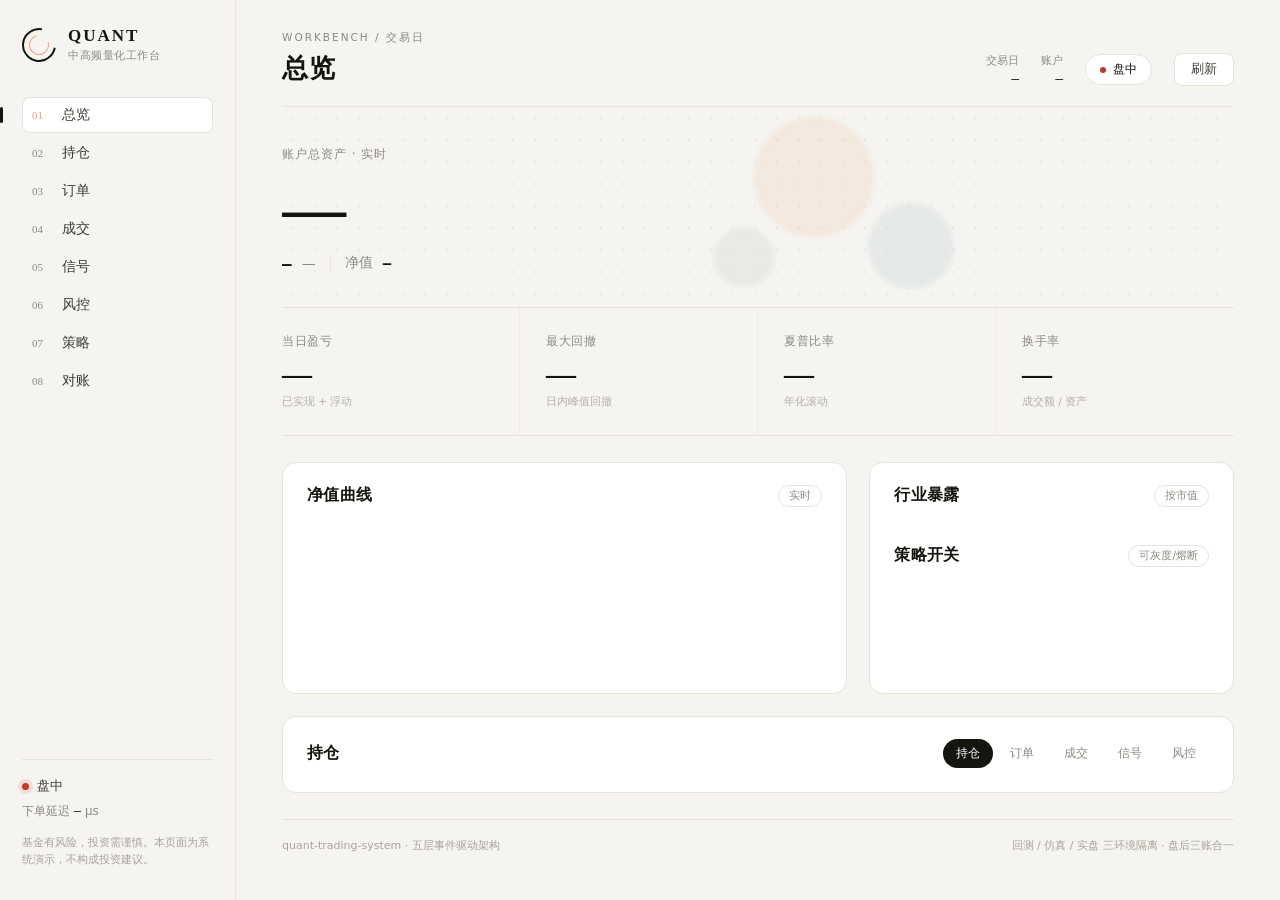
==== web/index.html @ a1172f3e "feat(web): 九坤风格交易工作台 + REST/SSE 接口层 - web/: 零依赖前端（总览/持仓/订单/成交/信号/风控/策略/对账） - go/internal/api: 19 个 R" ====
<!doctype html>
<html lang="zh-CN">
<head>
<meta charset="utf-8">
<meta name="viewport" content="width=device-width, initial-scale=1">
<title>QUANT · 中高频量化工作台</title>
<link rel="stylesheet" href="./style.css">
</head>
<body>
<div class="app">
  <!-- 左侧细导航 -->
  <aside class="rail">
    <div class="brand">
      <div class="mark"><span class="ring"></span><span class="ring r2"></span></div>
      <div class="brand-txt">
        <b>QUANT</b>
        <small>中高频量化工作台</small>
      </div>
    </div>

    <nav class="nav" id="nav">
      <a class="nav-item active" data-view="overview"><i>01</i><span>总览</span></a>
      <a class="nav-item" data-view="positions"><i>02</i><span>持仓</span></a>
      <a class="nav-item" data-view="orders"><i>03</i><span>订单</span></a>
      <a class="nav-item" data-view="fills"><i>04</i><span>成交</span></a>
      <a class="nav-item" data-view="signals"><i>05</i><span>信号</span></a>
      <a class="nav-item" data-view="risk"><i>06</i><span>风控</span></a>
      <a class="nav-item" data-view="strategies"><i>07</i><span>策略</span></a>
      <a class="nav-item" data-view="reconcile"><i>08</i><span>对账</span></a>
    </nav>

    <div class="rail-foot">
      <div class="status-line"><span class="dot live" id="liveDot"></span><span id="tradeStatus">盘中</span></div>
      <div class="latency">下单延迟 <b id="latency">—</b> µs</div>
      <p class="compliance">基金有风险，投资需谨慎。本页面为系统演示，不构成投资建议。</p>
    </div>
  </aside>

  <!-- 主区 -->
  <main class="main">
    <header class="topbar">
      <div class="crumb">
        <span class="eyebrow">WORKBENCH / 交易日</span>
        <h1 id="pageTitle">总览</h1>
      </div>
      <div class="top-actions">
        <div class="meta"><span>交易日</span><b id="tradeDate">—</b></div>
        <div class="meta"><span>账户</span><b id="accountId">—</b></div>
        <div class="pill" id="statusPill">盘中</div>
        <button class="ghost" id="refreshBtn">刷新</button>
      </div>
    </header>

    <!-- 资产 Hero -->
    <section class="hero">
      <div class="hero-blobs" aria-hidden="true">
        <span class="blob b1"></span><span class="blob b2"></span><span class="blob b3"></span>
      </div>
      <div class="hero-left">
        <div class="label">账户总资产 · 实时</div>
        <div class="big" id="totalAssets">—</div>
        <div class="sub">
          <span class="delta" id="dayPnl">—</span>
          <span class="muted" id="dayPnlPct">—</span>
          <span class="sep"></span>
          <span class="muted">净值</span>
          <b id="navVal">—</b>
        </div>
      </div>
      <div class="hero-right">
        <canvas id="spark" width="420" height="120"></canvas>
      </div>
    </section>

    <!-- KPI -->
    <section class="kpis">
      <div class="kpi"><div class="k-label">当日盈亏</div><div class="k-val" id="kPnl">—</div><div class="k-hint">已实现 + 浮动</div></div>
      <div class="kpi"><div class="k-label">最大回撤</div><div class="k-val" id="kDd">—</div><div class="k-hint">日内峰值回撤</div></div>
      <div class="kpi"><div class="k-label">夏普比率</div><div class="k-val" id="kSharpe">—</div><div class="k-hint">年化滚动</div></div>
      <div class="kpi"><div class="k-label">换手率</div><div class="k-val" id="kTurn">—</div><div class="k-hint">成交额 / 资产</div></div>
    </section>

    <!-- 图表区 -->
    <section class="grid-2">
      <div class="panel">
        <div class="panel-head"><h2>净值曲线</h2><span class="tag" id="eqTag">实时</span></div>
        <canvas id="equity" width="900" height="260"></canvas>
      </div>
      <div class="panel">
        <div class="panel-head"><h2>行业暴露</h2><span class="tag">按市值</span></div>
        <div id="industry" class="industry"></div>
        <div class="panel-head" style="margin-top:22px"><h2>策略开关</h2><span class="tag">可灰度/熔断</span></div>
        <div id="strategies" class="strategies"></div>
      </div>
    </section>

    <!-- 数据表 -->
    <section class="panel table-panel">
      <div class="panel-head">
        <h2 id="tableTitle">持仓</h2>
        <div class="tabs" id="tabs">
          <button class="tab active" data-view="positions">持仓</button>
          <button class="tab" data-view="orders">订单</button>
          <button class="tab" data-view="fills">成交</button>
          <button class="tab" data-view="signals">信号</button>
          <button class="tab" data-view="risk">风控</button>
        </div>
      </div>
      <div class="table-wrap"><table id="dataTable"><thead></thead><tbody></tbody></table></div>
      <div class="empty" id="emptyHint" hidden>暂无数据</div>
    </section>

    <footer class="foot">
      <span>quant-trading-system · 五层事件驱动架构</span>
      <span>回测 / 仿真 / 实盘 三环境隔离 · 盘后三账合一</span>
    </footer>
  </main>
</div>
<script src="./app.js"></script>
</body>
</html>
---- web/style.css ----
/* ============================================================
   QUANT Workbench — 视觉语言借鉴九坤官网：
   近白暖底 / 超大衬线数字 / 黑灰字 / 柔和撞色圆点 / 细线 / 大留白
   ============================================================ */
:root{
  --bg:#f5f4f0;
  --panel:#ffffff;
  --ink:#15150f;
  --ink-2:#3d3c35;
  --muted:#8b8a80;
  --line:#e6e3da;
  --line-2:#efece4;
  --peach:#e9a178;
  --blue:#9fb8c4;
  --sage:#b7c4ae;
  --up:#c0392b;      /* 涨 = 红 */
  --down:#2e7d5b;    /* 跌 = 绿 */
  --serif:"Noto Serif CJK SC","Songti SC",Georgia,"Times New Roman",serif;
  --sans:"Noto Sans CJK SC","PingFang SC","Hiragino Sans GB",system-ui,-apple-system,sans-serif;
  --mono:"DejaVu Sans Mono","SFMono-Regular",Consolas,monospace;
}
*{box-sizing:border-box}
html,body{margin:0;height:100%}
body{
  background:var(--bg);color:var(--ink);font-family:var(--sans);
  -webkit-font-smoothing:antialiased;font-size:14px;
}
a{color:inherit;text-decoration:none}
button{font-family:inherit;cursor:pointer}

.app{display:grid;grid-template-columns:236px 1fr;min-height:100vh}

/* ---------------- 侧栏 ---------------- */
.rail{
  border-right:1px solid var(--line);padding:26px 22px 22px;
  display:flex;flex-direction:column;position:sticky;top:0;height:100vh;background:var(--bg);
}
.brand{display:flex;align-items:center;gap:12px;margin-bottom:34px}
.mark{position:relative;width:34px;height:34px;flex:0 0 34px}
.ring{position:absolute;inset:0;border:2px solid var(--ink);border-radius:50%;
  border-right-color:transparent;transform:rotate(-35deg)}
.ring.r2{inset:7px;border-width:1.5px;border-color:var(--peach);border-left-color:transparent;transform:rotate(120deg)}
.brand-txt b{display:block;font-family:var(--serif);font-size:17px;letter-spacing:2px}
.brand-txt small{display:block;color:var(--muted);font-size:11px;letter-spacing:.5px;margin-top:2px}

.nav{display:flex;flex-direction:column;gap:2px}
.nav-item{
  display:flex;align-items:center;gap:12px;padding:9px 10px;border-radius:8px;
  color:var(--ink-2);position:relative;transition:.18s;
}
.nav-item i{font-family:var(--serif);font-style:normal;font-size:11px;color:var(--muted);width:18px}
.nav-item span{font-size:14px}
.nav-item:hover{background:#efeee9}
.nav-item.active{background:#fff;box-shadow:inset 0 0 0 1px var(--line)}
.nav-item.active::before{content:"";position:absolute;left:-22px;top:50%;transform:translateY(-50%);
  width:3px;height:16px;border-radius:2px;background:var(--ink)}
.nav-item.active i{color:var(--peach)}

.rail-foot{margin-top:auto;padding-top:18px;border-top:1px solid var(--line)}
.status-line{display:flex;align-items:center;gap:8px;font-size:12.5px;color:var(--ink-2)}
.dot{width:7px;height:7px;border-radius:50%;background:var(--muted);display:inline-block}
.dot.live{background:var(--up);box-shadow:0 0 0 4px rgba(192,57,43,.12);animation:pulse 2s infinite}
@keyframes pulse{0%,100%{opacity:1}50%{opacity:.45}}
.latency{margin-top:8px;font-size:12px;color:var(--muted)}
.latency b{color:var(--ink);font-family:var(--mono);font-weight:500}
.compliance{margin-top:14px;font-size:10.5px;line-height:1.6;color:#a6a49a}

/* ---------------- 主区 ---------------- */
.main{padding:0 46px 40px;min-width:0}

.topbar{display:flex;justify-content:space-between;align-items:flex-end;
  padding:28px 0 20px;border-bottom:1px solid var(--line)}
.eyebrow{font-size:10.5px;letter-spacing:2px;color:var(--muted);text-transform:uppercase}
.crumb h1{font-family:var(--serif);font-size:26px;font-weight:600;margin:6px 0 0;letter-spacing:.5px}
.top-actions{display:flex;align-items:center;gap:22px}
.meta{font-size:11px;color:var(--muted);display:flex;flex-direction:column;gap:3px;text-align:right}
.meta b{font-size:13px;color:var(--ink);font-weight:500;font-family:var(--mono)}
.pill{border:1px solid var(--line);border-radius:999px;padding:6px 14px;font-size:12px;
  display:flex;align-items:center;gap:7px;background:#fff}
.pill::before{content:"";width:6px;height:6px;border-radius:50%;background:var(--up)}
.ghost{background:#fff;border:1px solid var(--line);border-radius:8px;padding:7px 16px;font-size:12.5px;color:var(--ink-2);transition:.18s}
.ghost:hover{background:var(--ink);color:#fff;border-color:var(--ink)}

/* Hero */
.hero{position:relative;display:grid;grid-template-columns:1fr 420px;gap:30px;
  align-items:center;padding:40px 0 34px;border-bottom:1px solid var(--line);overflow:hidden}
.hero-blobs{position:absolute;inset:0;pointer-events:none;z-index:0;
  background-image:radial-gradient(#dcd9cf 1px,transparent 1px);background-size:22px 22px;opacity:.5}
.blob{position:absolute;border-radius:50%;filter:blur(2px);opacity:.55}
.b1{width:120px;height:120px;background:var(--peach);right:360px;top:10px;opacity:.28}
.b2{width:86px;height:86px;background:var(--blue);right:280px;top:96px;opacity:.35}
.b3{width:60px;height:60px;background:var(--sage);right:460px;top:120px;opacity:.4}
.hero-left,.hero-right{position:relative;z-index:1}
.label{font-size:11.5px;color:var(--muted);letter-spacing:1px}
.big{font-family:var(--serif);font-size:64px;font-weight:600;letter-spacing:-1.5px;line-height:1.15;margin:10px 0 8px}
.sub{display:flex;align-items:center;gap:10px;font-size:14px}
.delta{font-family:var(--mono);font-size:16px;font-weight:600}
.sep{width:1px;height:14px;background:var(--line);margin:0 4px}
.muted{color:var(--muted)}
.sub b{font-family:var(--mono);font-weight:600}
#spark{width:100%;height:120px;display:block}

/* KPI */
.kpis{display:grid;grid-template-columns:repeat(4,1fr);gap:0;
  border-bottom:1px solid var(--line)}
.kpi{padding:26px 26px 26px 0;border-right:1px solid var(--line-2)}
.kpi:last-child{border-right:none}
.kpi:not(:first-child){padding-left:26px}
.k-label{font-size:11.5px;color:var(--muted);letter-spacing:.5px}
.k-val{font-family:var(--serif);font-size:30px;font-weight:600;margin:8px 0 4px;letter-spacing:-.5px}
.k-hint{font-size:10.5px;color:#b3b1a6}

/* Panels */
.grid-2{display:grid;grid-template-columns:1.55fr 1fr;gap:22px;margin-top:26px}
.panel{background:var(--panel);border:1px solid var(--line);border-radius:14px;padding:22px 24px}
.panel-head{display:flex;justify-content:space-between;align-items:center;margin-bottom:16px}
.panel-head h2{font-family:var(--serif);font-size:16px;font-weight:600;margin:0;letter-spacing:.3px}
.tag{font-size:10.5px;color:var(--muted);border:1px solid var(--line);border-radius:999px;padding:3px 10px}
canvas{width:100%;display:block}

.industry{display:flex;flex-direction:column;gap:13px}
.ind-row{display:grid;grid-template-columns:64px 1fr 58px;align-items:center;gap:10px;font-size:12.5px}
.ind-name{color:var(--ink-2)}
.ind-bar{height:7px;border-radius:4px;background:var(--line-2);overflow:hidden}
.ind-bar i{display:block;height:100%;border-radius:4px;background:var(--ink);transition:width .5s}
.ind-row:nth-child(1) .ind-bar i{background:var(--peach)}
.ind-row:nth-child(2) .ind-bar i{background:var(--blue)}
.ind-row:nth-child(3) .ind-bar i{background:var(--sage)}
.ind-val{text-align:right;font-family:var(--mono);font-size:11.5px;color:var(--muted)}

.strategies{display:flex;flex-direction:column;gap:2px}
.st-row{display:flex;align-items:center;justify-content:space-between;padding:9px 0;border-bottom:1px solid var(--line-2)}
.st-row:last-child{border-bottom:none}
.st-name{font-size:13px}
.st-sub{font-size:10.5px;color:var(--muted);margin-top:2px}
.sw{display:flex;align-items:center;gap:8px}
.st-pill{font-size:10.5px;padding:3px 9px;border-radius:999px;border:1px solid var(--line);color:var(--muted)}
.st-pill.on{color:var(--up);border-color:rgba(192,57,43,.3);background:rgba(192,57,43,.05)}
.st-pill.gray{color:#a8792f;border-color:rgba(168,121,47,.3);background:rgba(168,121,47,.06)}
.st-pill.halt{color:var(--down);border-color:rgba(46,125,91,.3);background:rgba(46,125,91,.06)}
.toggle{width:34px;height:18px;border-radius:999px;border:1px solid var(--line);background:#f1efe9;position:relative;transition:.2s}
.toggle::after{content:"";position:absolute;top:2px;left:2px;width:12px;height:12px;border-radius:50%;background:#fff;border:1px solid var(--line);transition:.2s}
.toggle.on{background:var(--ink);border-color:var(--ink)}
.toggle.on::after{left:18px;border-color:var(--ink)}

/* Table */
.table-panel{margin-top:22px;padding-bottom:8px}
.tabs{display:flex;gap:4px}
.tab{background:transparent;border:none;padding:6px 13px;border-radius:999px;font-size:12px;color:var(--muted);transition:.18s}
.tab:hover{color:var(--ink)}
.tab.active{background:var(--ink);color:#fff}
.table-wrap{overflow-x:auto}
table{width:100%;border-collapse:collapse;font-size:12.5px}
thead th{text-align:left;font-weight:500;color:var(--muted);font-size:11px;letter-spacing:.4px;
  padding:10px 12px;border-bottom:1px solid var(--line);white-space:nowrap}
tbody td{padding:11px 12px;border-bottom:1px solid var(--line-2);white-space:nowrap;font-family:var(--mono);font-size:12px}
tbody tr:hover{background:#faf9f5}
tbody td.sym{font-family:var(--sans);font-weight:600}
tbody td.serif{font-family:var(--serif);font-size:13.5px}
.up{color:var(--up)}
.down{color:var(--down)}
.side-buy{color:var(--up);font-weight:600}
.side-sell{color:var(--down);font-weight:600}
.badge{font-size:10.5px;padding:2px 8px;border-radius:999px;border:1px solid var(--line);color:var(--ink-2);font-family:var(--sans)}
.badge.filled{color:var(--down);border-color:rgba(46,125,91,.3);background:rgba(46,125,91,.05)}
.badge.partial{color:#a8792f;border-color:rgba(168,121,47,.3);background:rgba(168,121,47,.06)}
.badge.rejected{color:var(--up);border-color:rgba(192,57,43,.3);background:rgba(192,57,43,.05)}
.empty{padding:40px;text-align:center;color:var(--muted);font-size:13px}

.foot{display:flex;justify-content:space-between;color:#a6a49a;font-size:11px;
  margin-top:26px;padding-top:18px;border-top:1px solid var(--line)}

/* 对账视图 */
.recon{display:grid;grid-template-columns:repeat(3,1fr);gap:18px;margin-top:6px}
.recon-card{border:1px solid var(--line);border-radius:12px;padding:18px 20px}
.recon-card .l{font-size:11px;color:var(--muted)}
.recon-card .v{font-family:var(--serif);font-size:26px;margin-top:8px}
.recon-ok{color:var(--down)}
.recon-bad{color:var(--up)}

@media (max-width:1100px){
  .app{grid-template-columns:1fr}
  .rail{position:static;height:auto;flex-direction:row;flex-wrap:wrap;gap:16px;border-right:none;border-bottom:1px solid var(--line)}
  .nav{flex-direction:row;flex-wrap:wrap}
  .rail-foot{margin:0;border:none;padding:0}
  .hero{grid-template-columns:1fr}
  .grid-2{grid-template-columns:1fr}
  .kpis{grid-template-columns:repeat(2,1fr)}
  .main{padding:0 22px 30px}
}
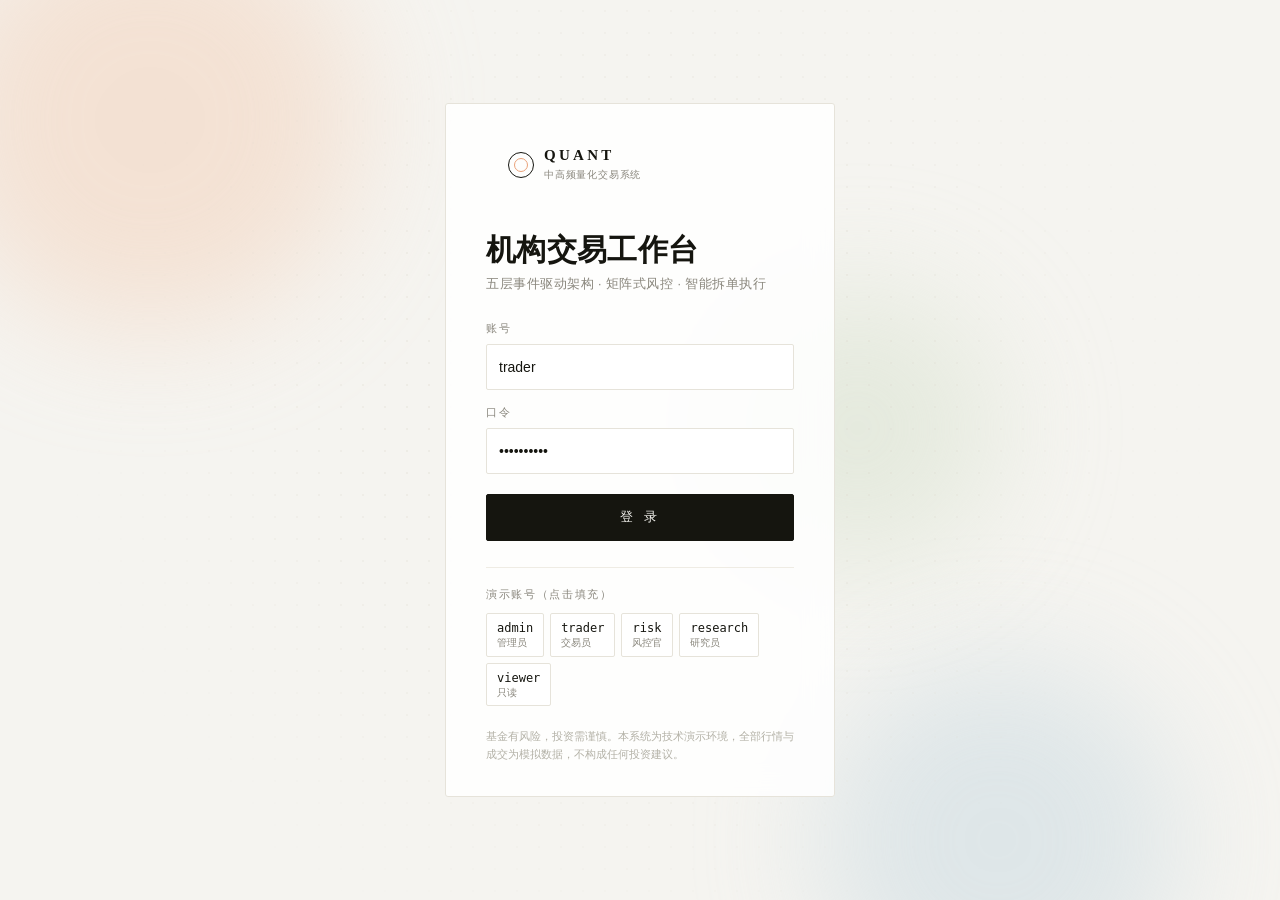
==== commit 1e77b39f: "feat(api): 接口从 19 补到 65，跑通鉴权/幂等/限流/审计/双人复核 后端（go/internal/api，19 文件） - 基座：统一 envelope + 错误码 + 分页排序过滤" ====
--- a/web/index.html
+++ b/web/index.html
@@ -3,40 +3,92 @@
 <head>
 <meta charset="utf-8">
 <meta name="viewport" content="width=device-width, initial-scale=1">
-<title>QUANT · 中高频量化工作台</title>
+<title>QUANT · 中高频量化交易工作台</title>
 <link rel="stylesheet" href="./style.css">
 </head>
 <body>
-<div class="app">
-  <!-- 左侧细导航 -->
+
+<!-- ================= 登录 ================= -->
+<section id="login" class="login">
+  <div class="login-bg" aria-hidden="true">
+    <span class="blob b1"></span><span class="blob b2"></span><span class="blob b3"></span>
+    <div class="grid-bg"></div>
+  </div>
+  <div class="login-card">
+    <div class="brand">
+      <div class="mark"><span class="ring"></span><span class="ring r2"></span></div>
+      <div class="brand-txt"><b>QUANT</b><small>中高频量化交易系统</small></div>
+    </div>
+    <h1>机构交易工作台</h1>
+    <p class="login-sub">五层事件驱动架构 · 矩阵式风控 · 智能拆单执行</p>
+    <form id="loginForm" autocomplete="on">
+      <label class="field">
+        <span>账号</span>
+        <input id="username" name="username" value="trader" autocomplete="username" spellcheck="false">
+      </label>
+      <label class="field">
+        <span>口令</span>
+        <input id="password" name="password" type="password" value="Trader@123" autocomplete="current-password">
+      </label>
+      <button class="btn primary block" type="submit" id="loginBtn">登 录</button>
+      <div id="loginErr" class="err" hidden></div>
+    </form>
+    <div class="demo">
+      <div class="demo-title">演示账号（点击填充）</div>
+      <div class="demo-list" id="demoUsers">
+        <button data-u="admin" data-p="Admin@123">admin<em>管理员</em></button>
+        <button data-u="trader" data-p="Trader@123">trader<em>交易员</em></button>
+        <button data-u="risk" data-p="Risk@123">risk<em>风控官</em></button>
+        <button data-u="research" data-p="Research@123">research<em>研究员</em></button>
+        <button data-u="viewer" data-p="Viewer@123">viewer<em>只读</em></button>
+      </div>
+    </div>
+    <p class="compliance">基金有风险，投资需谨慎。本系统为技术演示环境，全部行情与成交为模拟数据，不构成任何投资建议。</p>
+  </div>
+</section>
+
+<!-- ================= 工作台 ================= -->
+<div id="app" class="app" hidden>
   <aside class="rail">
     <div class="brand">
       <div class="mark"><span class="ring"></span><span class="ring r2"></span></div>
-      <div class="brand-txt">
-        <b>QUANT</b>
-        <small>中高频量化工作台</small>
-      </div>
+      <div class="brand-txt"><b>QUANT</b><small>交易工作台</small></div>
     </div>
 
     <nav class="nav" id="nav">
-      <a class="nav-item active" data-view="overview"><i>01</i><span>总览</span></a>
+      <div class="nav-group">交易台</div>
+      <a class="nav-item active" data-view="dashboard"><i>01</i><span>总览</span></a>
       <a class="nav-item" data-view="positions"><i>02</i><span>持仓</span></a>
       <a class="nav-item" data-view="orders"><i>03</i><span>订单</span></a>
       <a class="nav-item" data-view="fills"><i>04</i><span>成交</span></a>
       <a class="nav-item" data-view="signals"><i>05</i><span>信号</span></a>
+      <div class="nav-group">风控与策略</div>
       <a class="nav-item" data-view="risk"><i>06</i><span>风控</span></a>
       <a class="nav-item" data-view="strategies"><i>07</i><span>策略</span></a>
-      <a class="nav-item" data-view="reconcile"><i>08</i><span>对账</span></a>
+      <a class="nav-item" data-view="factors"><i>08</i><span>因子</span></a>
+      <a class="nav-item" data-view="backtests"><i>09</i><span>回测</span></a>
+      <div class="nav-group">运营</div>
+      <a class="nav-item" data-view="reports"><i>10</i><span>报表</span></a>
+      <a class="nav-item" data-view="capital"><i>11</i><span>资金</span></a>
+      <a class="nav-item" data-view="audit"><i>12</i><span>审计</span></a>
+      <a class="nav-item" data-view="system"><i>13</i><span>系统</span></a>
+      <a class="nav-item" data-view="reconcile"><i>14</i><span>对账</span></a>
     </nav>
 
     <div class="rail-foot">
-      <div class="status-line"><span class="dot live" id="liveDot"></span><span id="tradeStatus">盘中</span></div>
+      <div class="who">
+        <div class="who-name"><b id="userName">—</b><span class="role" id="userRole">—</span></div>
+        <button class="link" id="logoutBtn">登出</button>
+      </div>
+      <div class="status-line">
+        <span class="dot" id="wsDot"></span><span id="wsText">未连接</span>
+        <span class="sepdot"></span><span id="tradeStatus">—</span>
+      </div>
       <div class="latency">下单延迟 <b id="latency">—</b> µs</div>
-      <p class="compliance">基金有风险，投资需谨慎。本页面为系统演示，不构成投资建议。</p>
+      <p class="compliance">模拟环境 · 不构成投资建议</p>
     </div>
   </aside>
 
-  <!-- 主区 -->
   <main class="main">
     <header class="topbar">
       <div class="crumb">
@@ -46,76 +98,29 @@
       <div class="top-actions">
         <div class="meta"><span>交易日</span><b id="tradeDate">—</b></div>
         <div class="meta"><span>账户</span><b id="accountId">—</b></div>
-        <div class="pill" id="statusPill">盘中</div>
+        <div class="meta"><span>净值</span><b id="navTop">—</b></div>
+        <div class="pill" id="statusPill">—</div>
         <button class="ghost" id="refreshBtn">刷新</button>
       </div>
     </header>
 
-    <!-- 资产 Hero -->
-    <section class="hero">
-      <div class="hero-blobs" aria-hidden="true">
-        <span class="blob b1"></span><span class="blob b2"></span><span class="blob b3"></span>
-      </div>
-      <div class="hero-left">
-        <div class="label">账户总资产 · 实时</div>
-        <div class="big" id="totalAssets">—</div>
-        <div class="sub">
-          <span class="delta" id="dayPnl">—</span>
-          <span class="muted" id="dayPnlPct">—</span>
-          <span class="sep"></span>
-          <span class="muted">净值</span>
-          <b id="navVal">—</b>
-        </div>
-      </div>
-      <div class="hero-right">
-        <canvas id="spark" width="420" height="120"></canvas>
-      </div>
-    </section>
-
-    <!-- KPI -->
-    <section class="kpis">
-      <div class="kpi"><div class="k-label">当日盈亏</div><div class="k-val" id="kPnl">—</div><div class="k-hint">已实现 + 浮动</div></div>
-      <div class="kpi"><div class="k-label">最大回撤</div><div class="k-val" id="kDd">—</div><div class="k-hint">日内峰值回撤</div></div>
-      <div class="kpi"><div class="k-label">夏普比率</div><div class="k-val" id="kSharpe">—</div><div class="k-hint">年化滚动</div></div>
-      <div class="kpi"><div class="k-label">换手率</div><div class="k-val" id="kTurn">—</div><div class="k-hint">成交额 / 资产</div></div>
-    </section>
-
-    <!-- 图表区 -->
-    <section class="grid-2">
-      <div class="panel">
-        <div class="panel-head"><h2>净值曲线</h2><span class="tag" id="eqTag">实时</span></div>
-        <canvas id="equity" width="900" height="260"></canvas>
-      </div>
-      <div class="panel">
-        <div class="panel-head"><h2>行业暴露</h2><span class="tag">按市值</span></div>
-        <div id="industry" class="industry"></div>
-        <div class="panel-head" style="margin-top:22px"><h2>策略开关</h2><span class="tag">可灰度/熔断</span></div>
-        <div id="strategies" class="strategies"></div>
-      </div>
-    </section>
-
-    <!-- 数据表 -->
-    <section class="panel table-panel">
-      <div class="panel-head">
-        <h2 id="tableTitle">持仓</h2>
-        <div class="tabs" id="tabs">
-          <button class="tab active" data-view="positions">持仓</button>
-          <button class="tab" data-view="orders">订单</button>
-          <button class="tab" data-view="fills">成交</button>
-          <button class="tab" data-view="signals">信号</button>
-          <button class="tab" data-view="risk">风控</button>
-        </div>
-      </div>
-      <div class="table-wrap"><table id="dataTable"><thead></thead><tbody></tbody></table></div>
-      <div class="empty" id="emptyHint" hidden>暂无数据</div>
-    </section>
+    <div id="view" class="view"></div>
 
     <footer class="foot">
-      <span>quant-trading-system · 五层事件驱动架构</span>
-      <span>回测 / 仿真 / 实盘 三环境隔离 · 盘后三账合一</span>
+      <span>quant-trading-system · v2.0 · 五层事件驱动架构</span>
+      <span><a href="/api/v1/docs" target="_blank" rel="noreferrer">API 契约 ↗</a> · 回测 / 仿真 / 实盘 三环境隔离 · 盘后三账合一</span>
     </footer>
   </main>
 </div>
+
+<div id="toast" class="toast" hidden></div>
+<div id="modal" class="modal" hidden>
+  <div class="modal-box">
+    <div class="modal-head"><h3 id="modalTitle">—</h3><button class="modal-x" id="modalClose">×</button></div>
+    <div id="modalBody" class="modal-body"></div>
+  </div>
+</div>
+
 <script src="./app.js"></script>
 </body>
 </html>
--- a/web/style.css
+++ b/web/style.css
@@ -1,190 +1,251 @@
-/* ============================================================
-   QUANT Workbench — 视觉语言借鉴九坤官网：
-   近白暖底 / 超大衬线数字 / 黑灰字 / 柔和撞色圆点 / 细线 / 大留白
-   ============================================================ */
+/* QUANT Workbench —— 设计语言取自九坤官网：近白暖底、超大衬线数字、细线分隔、低饱和点缀 */
 :root{
-  --bg:#f5f4f0;
-  --panel:#ffffff;
-  --ink:#15150f;
-  --ink-2:#3d3c35;
-  --muted:#8b8a80;
-  --line:#e6e3da;
-  --line-2:#efece4;
-  --peach:#e9a178;
-  --blue:#9fb8c4;
-  --sage:#b7c4ae;
-  --up:#c0392b;      /* 涨 = 红 */
-  --down:#2e7d5b;    /* 跌 = 绿 */
-  --serif:"Noto Serif CJK SC","Songti SC",Georgia,"Times New Roman",serif;
-  --sans:"Noto Sans CJK SC","PingFang SC","Hiragino Sans GB",system-ui,-apple-system,sans-serif;
-  --mono:"DejaVu Sans Mono","SFMono-Regular",Consolas,monospace;
+  --bg:#f5f4f0; --card:#fff; --ink:#15150f; --ink-2:#3d3b33; --mut:#8a877d; --mut-2:#b3b1a6;
+  --line:#e6e3da; --line-2:#efece4;
+  --accent:#e9a178;      /* 蜜桃橙 */
+  --blue:#9fb8c4;        /* 雾蓝 */
+  --green:#a8bfa0;       /* 灰绿 */
+  --up:#c0392b; --down:#1d7a4c;   /* A股：涨红跌绿 */
+  --radius:3px;
+  --mono:"DejaVu Sans Mono",ui-monospace,SFMono-Regular,Menlo,monospace;
+  --serif:"Songti SC","Noto Serif CJK SC",Georgia,serif;
 }
 *{box-sizing:border-box}
-html,body{margin:0;height:100%}
-body{
-  background:var(--bg);color:var(--ink);font-family:var(--sans);
-  -webkit-font-smoothing:antialiased;font-size:14px;
-}
+[hidden]{display:none !important}
+html,body{margin:0;padding:0}
+body{background:var(--bg);color:var(--ink);font:14px/1.6 -apple-system,BlinkMacSystemFont,"PingFang SC","Noto Sans CJK SC","Microsoft YaHei",sans-serif;
+  -webkit-font-smoothing:antialiased}
 a{color:inherit;text-decoration:none}
-button{font-family:inherit;cursor:pointer}
-
-.app{display:grid;grid-template-columns:236px 1fr;min-height:100vh}
-
-/* ---------------- 侧栏 ---------------- */
-.rail{
-  border-right:1px solid var(--line);padding:26px 22px 22px;
-  display:flex;flex-direction:column;position:sticky;top:0;height:100vh;background:var(--bg);
-}
-.brand{display:flex;align-items:center;gap:12px;margin-bottom:34px}
-.mark{position:relative;width:34px;height:34px;flex:0 0 34px}
-.ring{position:absolute;inset:0;border:2px solid var(--ink);border-radius:50%;
-  border-right-color:transparent;transform:rotate(-35deg)}
-.ring.r2{inset:7px;border-width:1.5px;border-color:var(--peach);border-left-color:transparent;transform:rotate(120deg)}
-.brand-txt b{display:block;font-family:var(--serif);font-size:17px;letter-spacing:2px}
-.brand-txt small{display:block;color:var(--muted);font-size:11px;letter-spacing:.5px;margin-top:2px}
-
-.nav{display:flex;flex-direction:column;gap:2px}
-.nav-item{
-  display:flex;align-items:center;gap:12px;padding:9px 10px;border-radius:8px;
-  color:var(--ink-2);position:relative;transition:.18s;
-}
-.nav-item i{font-family:var(--serif);font-style:normal;font-size:11px;color:var(--muted);width:18px}
-.nav-item span{font-size:14px}
-.nav-item:hover{background:#efeee9}
-.nav-item.active{background:#fff;box-shadow:inset 0 0 0 1px var(--line)}
-.nav-item.active::before{content:"";position:absolute;left:-22px;top:50%;transform:translateY(-50%);
-  width:3px;height:16px;border-radius:2px;background:var(--ink)}
-.nav-item.active i{color:var(--peach)}
-
-.rail-foot{margin-top:auto;padding-top:18px;border-top:1px solid var(--line)}
-.status-line{display:flex;align-items:center;gap:8px;font-size:12.5px;color:var(--ink-2)}
-.dot{width:7px;height:7px;border-radius:50%;background:var(--muted);display:inline-block}
-.dot.live{background:var(--up);box-shadow:0 0 0 4px rgba(192,57,43,.12);animation:pulse 2s infinite}
-@keyframes pulse{0%,100%{opacity:1}50%{opacity:.45}}
-.latency{margin-top:8px;font-size:12px;color:var(--muted)}
-.latency b{color:var(--ink);font-family:var(--mono);font-weight:500}
-.compliance{margin-top:14px;font-size:10.5px;line-height:1.6;color:#a6a49a}
-
-/* ---------------- 主区 ---------------- */
-.main{padding:0 46px 40px;min-width:0}
-
-.topbar{display:flex;justify-content:space-between;align-items:flex-end;
-  padding:28px 0 20px;border-bottom:1px solid var(--line)}
-.eyebrow{font-size:10.5px;letter-spacing:2px;color:var(--muted);text-transform:uppercase}
-.crumb h1{font-family:var(--serif);font-size:26px;font-weight:600;margin:6px 0 0;letter-spacing:.5px}
-.top-actions{display:flex;align-items:center;gap:22px}
-.meta{font-size:11px;color:var(--muted);display:flex;flex-direction:column;gap:3px;text-align:right}
-.meta b{font-size:13px;color:var(--ink);font-weight:500;font-family:var(--mono)}
-.pill{border:1px solid var(--line);border-radius:999px;padding:6px 14px;font-size:12px;
-  display:flex;align-items:center;gap:7px;background:#fff}
-.pill::before{content:"";width:6px;height:6px;border-radius:50%;background:var(--up)}
-.ghost{background:#fff;border:1px solid var(--line);border-radius:8px;padding:7px 16px;font-size:12.5px;color:var(--ink-2);transition:.18s}
-.ghost:hover{background:var(--ink);color:#fff;border-color:var(--ink)}
-
-/* Hero */
-.hero{position:relative;display:grid;grid-template-columns:1fr 420px;gap:30px;
-  align-items:center;padding:40px 0 34px;border-bottom:1px solid var(--line);overflow:hidden}
-.hero-blobs{position:absolute;inset:0;pointer-events:none;z-index:0;
-  background-image:radial-gradient(#dcd9cf 1px,transparent 1px);background-size:22px 22px;opacity:.5}
-.blob{position:absolute;border-radius:50%;filter:blur(2px);opacity:.55}
-.b1{width:120px;height:120px;background:var(--peach);right:360px;top:10px;opacity:.28}
-.b2{width:86px;height:86px;background:var(--blue);right:280px;top:96px;opacity:.35}
-.b3{width:60px;height:60px;background:var(--sage);right:460px;top:120px;opacity:.4}
-.hero-left,.hero-right{position:relative;z-index:1}
-.label{font-size:11.5px;color:var(--muted);letter-spacing:1px}
-.big{font-family:var(--serif);font-size:64px;font-weight:600;letter-spacing:-1.5px;line-height:1.15;margin:10px 0 8px}
-.sub{display:flex;align-items:center;gap:10px;font-size:14px}
-.delta{font-family:var(--mono);font-size:16px;font-weight:600}
-.sep{width:1px;height:14px;background:var(--line);margin:0 4px}
-.muted{color:var(--muted)}
-.sub b{font-family:var(--mono);font-weight:600}
-#spark{width:100%;height:120px;display:block}
-
-/* KPI */
-.kpis{display:grid;grid-template-columns:repeat(4,1fr);gap:0;
-  border-bottom:1px solid var(--line)}
-.kpi{padding:26px 26px 26px 0;border-right:1px solid var(--line-2)}
-.kpi:last-child{border-right:none}
-.kpi:not(:first-child){padding-left:26px}
-.k-label{font-size:11.5px;color:var(--muted);letter-spacing:.5px}
-.k-val{font-family:var(--serif);font-size:30px;font-weight:600;margin:8px 0 4px;letter-spacing:-.5px}
-.k-hint{font-size:10.5px;color:#b3b1a6}
-
-/* Panels */
-.grid-2{display:grid;grid-template-columns:1.55fr 1fr;gap:22px;margin-top:26px}
-.panel{background:var(--panel);border:1px solid var(--line);border-radius:14px;padding:22px 24px}
-.panel-head{display:flex;justify-content:space-between;align-items:center;margin-bottom:16px}
-.panel-head h2{font-family:var(--serif);font-size:16px;font-weight:600;margin:0;letter-spacing:.3px}
-.tag{font-size:10.5px;color:var(--muted);border:1px solid var(--line);border-radius:999px;padding:3px 10px}
-canvas{width:100%;display:block}
-
-.industry{display:flex;flex-direction:column;gap:13px}
-.ind-row{display:grid;grid-template-columns:64px 1fr 58px;align-items:center;gap:10px;font-size:12.5px}
-.ind-name{color:var(--ink-2)}
-.ind-bar{height:7px;border-radius:4px;background:var(--line-2);overflow:hidden}
-.ind-bar i{display:block;height:100%;border-radius:4px;background:var(--ink);transition:width .5s}
-.ind-row:nth-child(1) .ind-bar i{background:var(--peach)}
-.ind-row:nth-child(2) .ind-bar i{background:var(--blue)}
-.ind-row:nth-child(3) .ind-bar i{background:var(--sage)}
-.ind-val{text-align:right;font-family:var(--mono);font-size:11.5px;color:var(--muted)}
-
-.strategies{display:flex;flex-direction:column;gap:2px}
-.st-row{display:flex;align-items:center;justify-content:space-between;padding:9px 0;border-bottom:1px solid var(--line-2)}
-.st-row:last-child{border-bottom:none}
-.st-name{font-size:13px}
-.st-sub{font-size:10.5px;color:var(--muted);margin-top:2px}
-.sw{display:flex;align-items:center;gap:8px}
-.st-pill{font-size:10.5px;padding:3px 9px;border-radius:999px;border:1px solid var(--line);color:var(--muted)}
-.st-pill.on{color:var(--up);border-color:rgba(192,57,43,.3);background:rgba(192,57,43,.05)}
-.st-pill.gray{color:#a8792f;border-color:rgba(168,121,47,.3);background:rgba(168,121,47,.06)}
-.st-pill.halt{color:var(--down);border-color:rgba(46,125,91,.3);background:rgba(46,125,91,.06)}
-.toggle{width:34px;height:18px;border-radius:999px;border:1px solid var(--line);background:#f1efe9;position:relative;transition:.2s}
-.toggle::after{content:"";position:absolute;top:2px;left:2px;width:12px;height:12px;border-radius:50%;background:#fff;border:1px solid var(--line);transition:.2s}
-.toggle.on{background:var(--ink);border-color:var(--ink)}
-.toggle.on::after{left:18px;border-color:var(--ink)}
-
-/* Table */
-.table-panel{margin-top:22px;padding-bottom:8px}
-.tabs{display:flex;gap:4px}
-.tab{background:transparent;border:none;padding:6px 13px;border-radius:999px;font-size:12px;color:var(--muted);transition:.18s}
-.tab:hover{color:var(--ink)}
-.tab.active{background:var(--ink);color:#fff}
-.table-wrap{overflow-x:auto}
-table{width:100%;border-collapse:collapse;font-size:12.5px}
-thead th{text-align:left;font-weight:500;color:var(--muted);font-size:11px;letter-spacing:.4px;
-  padding:10px 12px;border-bottom:1px solid var(--line);white-space:nowrap}
-tbody td{padding:11px 12px;border-bottom:1px solid var(--line-2);white-space:nowrap;font-family:var(--mono);font-size:12px}
-tbody tr:hover{background:#faf9f5}
-tbody td.sym{font-family:var(--sans);font-weight:600}
-tbody td.serif{font-family:var(--serif);font-size:13.5px}
+button{font:inherit;color:inherit;cursor:pointer;background:none;border:0}
+input,select,textarea{font:inherit;color:inherit}
+::-webkit-scrollbar{width:8px;height:8px}
+::-webkit-scrollbar-thumb{background:#dcd9d0;border-radius:4px}
+
+/* ============ 登录 ============ */
+.login{position:fixed;inset:0;display:grid;place-items:center;overflow:hidden;background:var(--bg);z-index:50}
+.login-bg{position:absolute;inset:0;pointer-events:none}
+.grid-bg{position:absolute;inset:0;opacity:.5;
+  background-image:radial-gradient(#dcd8cd 1px,transparent 1px);background-size:22px 22px;
+  -webkit-mask-image:radial-gradient(circle at 50% 45%,#000 0%,transparent 72%);
+  mask-image:radial-gradient(circle at 50% 45%,#000 0%,transparent 72%)}
+.blob{position:absolute;border-radius:50%;filter:blur(60px);opacity:.55}
+.b1{width:420px;height:420px;background:#f3d3bd;top:-90px;left:-60px}
+.b2{width:360px;height:360px;background:#ccdbe2;bottom:-120px;right:8%}
+.b3{width:280px;height:280px;background:#d8e2cf;top:32%;right:22%}
+.login-card{position:relative;width:390px;padding:44px 40px 32px;background:rgba(255,255,255,.86);
+  backdrop-filter:blur(14px);border:1px solid var(--line);border-radius:var(--radius)}
+.login-card h1{font:600 30px/1.25 var(--serif);margin:26px 0 6px;letter-spacing:.01em}
+.login-sub{color:var(--mut);font-size:12.5px;margin:0 0 26px;letter-spacing:.04em}
+.field{display:block;margin-bottom:14px}
+.field span{display:block;font-size:11px;letter-spacing:.14em;color:var(--mut);margin-bottom:6px}
+.field input{width:100%;padding:11px 12px;background:#fff;border:1px solid var(--line);border-radius:2px;outline:none;transition:border .15s}
+.field input:focus{border-color:var(--ink-2)}
+.btn{padding:9px 16px;border:1px solid var(--line);border-radius:2px;background:#fff;font-size:13px;transition:.15s;white-space:nowrap}
+.btn:hover{border-color:var(--ink-2)}
+.btn.primary{background:var(--ink);color:#f7f6f2;border-color:var(--ink)}
+.btn.primary:hover{background:#000}
+.btn.block{width:100%;padding:12px;margin-top:6px;letter-spacing:.28em}
+.btn.danger{color:var(--up);border-color:#e8cfc9}
+.btn.danger:hover{background:#fdf3f1}
+.btn.tiny{padding:4px 9px;font-size:11.5px}
+.btn:disabled{opacity:.45;cursor:not-allowed}
+.err{color:var(--up);font-size:12.5px;margin-top:10px}
+.demo{margin-top:26px;padding-top:18px;border-top:1px solid var(--line-2)}
+.demo-title{font-size:10.5px;letter-spacing:.16em;color:var(--mut);margin-bottom:10px}
+.demo-list{display:flex;flex-wrap:wrap;gap:6px}
+.demo-list button{display:flex;flex-direction:column;align-items:flex-start;padding:6px 10px;border:1px solid var(--line);
+  border-radius:2px;background:#fff;font:12px var(--mono);line-height:1.35;transition:.15s}
+.demo-list button:hover{border-color:var(--ink-2);background:#fdfcf9}
+.demo-list em{font-style:normal;color:var(--mut);font-size:10px}
+.compliance{margin:22px 0 0;font-size:10.5px;line-height:1.7;color:var(--mut-2)}
+
+/* ============ 布局 ============ */
+.app{display:grid;grid-template-columns:216px 1fr;min-height:100vh}
+.rail{position:sticky;top:0;height:100vh;display:flex;flex-direction:column;
+  padding:26px 0 18px;border-right:1px solid var(--line);background:linear-gradient(180deg,#f8f7f3,#f3f2ed)}
+.brand{display:flex;align-items:center;gap:10px;padding:0 22px 22px}
+.mark{position:relative;width:26px;height:26px;flex:none}
+.ring{position:absolute;inset:0;border:1px solid var(--ink);border-radius:50%}
+.ring.r2{inset:6px;border-color:var(--accent)}
+.brand-txt b{display:block;font:600 15px/1 var(--serif);letter-spacing:.22em}
+.brand-txt small{display:block;color:var(--mut);font-size:10px;letter-spacing:.08em;margin-top:4px}
+
+.nav{flex:1;overflow-y:auto;padding-bottom:12px}
+.nav-group{padding:16px 22px 6px;font-size:9.5px;letter-spacing:.18em;color:var(--mut-2)}
+.nav-item{display:flex;align-items:center;gap:12px;padding:7px 22px;color:var(--ink-2);font-size:13px;
+  border-left:2px solid transparent;transition:.15s}
+.nav-item i{font:10px var(--mono);color:var(--mut-2);font-style:normal;letter-spacing:.04em}
+.nav-item:hover{background:#efeee8;color:var(--ink)}
+.nav-item.active{background:#fff;border-left-color:var(--accent);color:var(--ink)}
+.nav-item.active i{color:var(--accent)}
+
+.rail-foot{padding:14px 22px 0;border-top:1px solid var(--line);font-size:11.5px;color:var(--mut)}
+.who{display:flex;align-items:center;justify-content:space-between;margin-bottom:10px}
+.who-name{display:flex;align-items:baseline;gap:7px}
+.who-name b{color:var(--ink);font-size:13px}
+.role{font:10px var(--mono);padding:1px 5px;border:1px solid var(--line);border-radius:2px;color:var(--mut)}
+.link{color:var(--mut);font-size:11px;border-bottom:1px solid transparent}
+.link:hover{color:var(--ink);border-bottom-color:var(--ink)}
+.status-line{display:flex;align-items:center;gap:6px}
+.sepdot{width:2px;height:2px;border-radius:50%;background:var(--mut-2)}
+.dot{width:6px;height:6px;border-radius:50%;background:var(--mut-2);flex:none}
+.dot.live{background:#4c9a6a;box-shadow:0 0 0 3px rgba(76,154,106,.14)}
+.dot.warn{background:var(--accent)}
+.latency{margin-top:6px;font-size:11px}
+.latency b{font-family:var(--mono);color:var(--ink-2)}
+
+.main{min-width:0;padding:0 34px 40px}
+.topbar{display:flex;align-items:flex-end;justify-content:space-between;gap:20px;
+  padding:26px 0 18px;border-bottom:1px solid var(--line);position:sticky;top:0;background:var(--bg);z-index:10}
+.eyebrow{font-size:9.5px;letter-spacing:.2em;color:var(--mut-2)}
+.crumb h1{font:600 27px/1.2 var(--serif);margin:5px 0 0}
+.top-actions{display:flex;align-items:center;gap:20px}
+.meta{text-align:right;font-size:11px;color:var(--mut)}
+.meta b{display:block;font:13px var(--mono);color:var(--ink);margin-top:2px}
+.pill{padding:4px 10px;border:1px solid var(--line);border-radius:999px;font-size:11px;background:#fff}
+.ghost{padding:6px 12px;border:1px solid var(--line);border-radius:2px;font-size:12px;background:#fff}
+.ghost:hover{border-color:var(--ink-2)}
+
+.view{padding-top:22px;animation:fade .25s ease}
+@keyframes fade{from{opacity:0;transform:translateY(4px)}to{opacity:1;transform:none}}
+.foot{display:flex;justify-content:space-between;gap:16px;padding:34px 0 0;color:var(--mut-2);font-size:10.5px}
+.foot a{color:var(--mut);border-bottom:1px solid var(--line)}
+
+/* ============ 通用块 ============ */
+.hero{position:relative;display:flex;justify-content:space-between;gap:40px;padding:34px 32px 30px;
+  background:var(--card);border:1px solid var(--line);border-radius:var(--radius);overflow:hidden}
+.hero-blobs{position:absolute;inset:0;pointer-events:none;opacity:.5}
+.hero-blobs .blob{filter:blur(50px);opacity:.5}
+.hero-left{position:relative}
+.label{font-size:10.5px;letter-spacing:.16em;color:var(--mut)}
+.big{font:600 58px/1.05 var(--serif);letter-spacing:-.02em;margin:8px 0 12px;font-variant-numeric:tabular-nums}
+.sub{display:flex;align-items:baseline;gap:10px;font-size:13px;color:var(--mut)}
+.delta{font-family:var(--mono);font-size:15px;font-weight:600}
+.sep{width:1px;height:12px;background:var(--line);display:inline-block}
+.hero-right{display:flex;align-items:flex-end}
 .up{color:var(--up)}
 .down{color:var(--down)}
-.side-buy{color:var(--up);font-weight:600}
-.side-sell{color:var(--down);font-weight:600}
-.badge{font-size:10.5px;padding:2px 8px;border-radius:999px;border:1px solid var(--line);color:var(--ink-2);font-family:var(--sans)}
-.badge.filled{color:var(--down);border-color:rgba(46,125,91,.3);background:rgba(46,125,91,.05)}
-.badge.partial{color:#a8792f;border-color:rgba(168,121,47,.3);background:rgba(168,121,47,.06)}
-.badge.rejected{color:var(--up);border-color:rgba(192,57,43,.3);background:rgba(192,57,43,.05)}
-.empty{padding:40px;text-align:center;color:var(--muted);font-size:13px}
-
-.foot{display:flex;justify-content:space-between;color:#a6a49a;font-size:11px;
-  margin-top:26px;padding-top:18px;border-top:1px solid var(--line)}
-
-/* 对账视图 */
-.recon{display:grid;grid-template-columns:repeat(3,1fr);gap:18px;margin-top:6px}
-.recon-card{border:1px solid var(--line);border-radius:12px;padding:18px 20px}
-.recon-card .l{font-size:11px;color:var(--muted)}
-.recon-card .v{font-family:var(--serif);font-size:26px;margin-top:8px}
-.recon-ok{color:var(--down)}
-.recon-bad{color:var(--up)}
-
-@media (max-width:1100px){
-  .app{grid-template-columns:1fr}
-  .rail{position:static;height:auto;flex-direction:row;flex-wrap:wrap;gap:16px;border-right:none;border-bottom:1px solid var(--line)}
-  .nav{flex-direction:row;flex-wrap:wrap}
-  .rail-foot{margin:0;border:none;padding:0}
-  .hero{grid-template-columns:1fr}
-  .grid-2{grid-template-columns:1fr}
+
+.kpis{display:grid;grid-template-columns:repeat(4,1fr);gap:1px;margin-top:18px;background:var(--line);
+  border:1px solid var(--line);border-radius:var(--radius);overflow:hidden}
+.kpi{background:var(--card);padding:18px 20px}
+.k-label{font-size:10.5px;letter-spacing:.14em;color:var(--mut)}
+.k-val{font:600 25px/1.2 var(--serif);margin:7px 0 4px;font-variant-numeric:tabular-nums}
+.k-hint{font-size:10.5px;color:var(--mut-2)}
+
+.grid-2{display:grid;grid-template-columns:1.5fr 1fr;gap:18px;margin-top:18px}
+.grid-2>*,.grid-3>*{min-width:0}
+.grid-3{display:grid;grid-template-columns:repeat(3,1fr);gap:18px;margin-top:18px}
+.panel{background:var(--card);border:1px solid var(--line);border-radius:var(--radius);padding:20px 22px;min-width:0}
+.panel + .panel{margin-top:18px}
+.panel-head{display:flex;align-items:center;justify-content:space-between;gap:14px;margin-bottom:14px}
+.panel-head h2{font:600 15px/1 var(--serif);margin:0;letter-spacing:.02em}
+.tag{font:10px var(--mono);color:var(--mut);border:1px solid var(--line);padding:2px 7px;border-radius:999px}
+
+canvas{width:100%;display:block}
+.modal-body .cards{grid-template-columns:repeat(2,1fr)}
+
+/* 表格 */
+.table-wrap{overflow:auto;max-width:100%;border:1px solid var(--line);border-radius:var(--radius);background:var(--card)}
+table{width:100%;border-collapse:collapse;font-size:12.5px}
+thead th{position:sticky;top:0;background:#faf9f6;text-align:left;font-weight:600;font-size:10.5px;
+  letter-spacing:.08em;color:var(--mut);padding:9px 14px;border-bottom:1px solid var(--line);white-space:nowrap}
+tbody td{padding:9px 14px;border-bottom:1px solid var(--line-2);white-space:nowrap;font-variant-numeric:tabular-nums}
+tbody tr:hover{background:#fcfbf8}
+tbody tr:last-child td{border-bottom:0}
+.sym{font-family:var(--mono)}
+.side-buy{color:var(--up)}
+.side-sell{color:var(--down)}
+.badge{font:10px var(--mono);padding:2px 7px;border-radius:2px;border:1px solid var(--line);color:var(--mut);display:inline-block}
+.badge.filled{color:#2f6f4e;border-color:#cfe0d4;background:#f2f8f4}
+.badge.partial{color:#b8791f;border-color:#eadcc6;background:#fdf8ef}
+.badge.sent{color:#2c5d8a;border-color:#ccdae6;background:#f2f7fb}
+.badge.cancelled,.badge.rejected{color:#a33a2c;border-color:#e8cfc9;background:#fdf3f1}
+.badge.on{color:#2f6f4e;border-color:#cfe0d4;background:#f2f8f4}
+.badge.off{color:var(--mut)}
+.badge.gray{color:#b8791f;border-color:#eadcc6;background:#fdf8ef}
+.badge.halt{color:#a33a2c;border-color:#e8cfc9;background:#fdf3f1}
+.badge.pending{color:#b8791f;border-color:#eadcc6;background:#fdf8ef}
+.badge.breach{color:#a33a2c;border-color:#e8cfc9;background:#fdf3f1}
+.badge.warn{color:#b8791f;border-color:#eadcc6;background:#fdf8ef}
+.badge.ok{color:#2f6f4e;border-color:#cfe0d4;background:#f2f8f4}
+.empty{padding:44px;text-align:center;color:var(--mut-2);font-size:12.5px}
+
+/* 表单 */
+.form-grid{display:grid;grid-template-columns:repeat(auto-fit,minmax(140px,1fr));gap:12px;align-items:end}
+.form-grid .field{margin:0}
+.form-grid .field span{font-size:10px}
+.form-grid input,.form-grid select{padding:9px 10px;background:#fff;border:1px solid var(--line);border-radius:2px;outline:none;width:100%}
+.form-grid input:focus,.form-grid select:focus{border-color:var(--ink-2)}
+.form-note{grid-column:1/-1;font-size:11px;color:var(--mut)}
+.actions{display:flex;gap:8px;flex-wrap:wrap;align-items:center}
+.toolbar{display:flex;gap:10px;align-items:center;flex-wrap:wrap;margin-bottom:14px}
+.toolbar input[type=search],.toolbar select{padding:7px 10px;border:1px solid var(--line);border-radius:2px;background:#fff;font-size:12px;outline:none}
+.toolbar input[type=search]{width:210px}
+.spacer{flex:1}
+
+/* 策略/行业条 */
+.ind-row{display:grid;grid-template-columns:64px 1fr 52px;align-items:center;gap:10px;margin-bottom:9px;font-size:12px}
+.ind-bar{height:5px;background:var(--line-2);border-radius:3px;overflow:hidden}
+.ind-bar i{display:block;height:100%;background:var(--blue);border-radius:3px}
+.ind-val{text-align:right;font-family:var(--mono);color:var(--mut);font-size:11.5px}
+
+.st-row{display:flex;align-items:center;justify-content:space-between;gap:12px;padding:11px 0;border-bottom:1px solid var(--line-2)}
+.st-row:last-child{border-bottom:0}
+.st-name{font-size:13px}
+.st-sub{font-size:10.5px;color:var(--mut);margin-top:2px;font-family:var(--mono)}
+.sw{display:flex;align-items:center;gap:8px}
+.toggle{width:34px;height:18px;border-radius:10px;background:#e2dfd6;position:relative;transition:.18s}
+.toggle::after{content:"";position:absolute;top:2px;left:2px;width:14px;height:14px;border-radius:50%;background:#fff;transition:.18s}
+.toggle.on{background:#4c9a6a}
+.toggle.on::after{left:18px}
+
+/* 额度条 */
+.limit{display:grid;grid-template-columns:1fr 92px;gap:10px;align-items:center;padding:10px 0;border-bottom:1px solid var(--line-2)}
+.limit:last-child{border-bottom:0}
+.limit-name{font-size:12.5px}
+.limit-sub{font-size:10.5px;color:var(--mut);font-family:var(--mono);margin-top:2px}
+.limit-bar{grid-column:1/-1;height:4px;background:var(--line-2);border-radius:2px;overflow:hidden;margin-top:2px}
+.limit-bar i{display:block;height:100%;background:var(--green);transition:width .4s}
+.limit-bar i.warn{background:var(--accent)}
+.limit-bar i.breach{background:var(--up)}
+.limit-val{text-align:right;font:12px var(--mono);color:var(--ink-2)}
+
+/* 卡片组 */
+.cards{display:grid;grid-template-columns:repeat(auto-fit,minmax(210px,1fr));gap:14px}
+.card{background:var(--card);border:1px solid var(--line);border-radius:var(--radius);padding:16px 18px}
+.card .l{font-size:10.5px;letter-spacing:.12em;color:var(--mut)}
+.card .v{font:600 21px/1.2 var(--serif);margin-top:8px;font-variant-numeric:tabular-nums}
+.card .h{font-size:10.5px;color:var(--mut-2);margin-top:6px}
+
+/* 对账 */
+.recon{display:grid;grid-template-columns:repeat(3,1fr);gap:14px;padding:20px 0}
+.recon-card{background:var(--card);border:1px solid var(--line);padding:18px}
+.recon-card .l{font-size:10.5px;color:var(--mut);letter-spacing:.12em}
+.recon-card .v{font:600 22px/1.2 var(--serif);margin-top:8px}
+.recon-ok{color:#2f6f4e}.recon-bad{color:var(--up)}
+
+/* toast / modal */
+.toast{position:fixed;right:26px;bottom:26px;z-index:80;max-width:380px;padding:12px 16px;background:var(--ink);color:#f7f6f2;
+  border-radius:3px;font-size:12.5px;box-shadow:0 10px 30px rgba(0,0,0,.16);animation:rise .2s ease}
+.toast.bad{background:#a33a2c}
+@keyframes rise{from{opacity:0;transform:translateY(8px)}to{opacity:1;transform:none}}
+
+.modal{position:fixed;inset:0;z-index:70;display:grid;place-items:center;background:rgba(21,21,15,.28);backdrop-filter:blur(2px)}
+.modal-box{width:min(760px,92vw);max-height:86vh;overflow:auto;background:var(--card);border:1px solid var(--line);border-radius:3px}
+.modal-head{display:flex;align-items:center;justify-content:space-between;padding:16px 20px;border-bottom:1px solid var(--line);position:sticky;top:0;background:#fff}
+.modal-head h3{margin:0;font:600 15px var(--serif)}
+.modal-x{font-size:20px;line-height:1;color:var(--mut)}
+.modal-body{padding:20px}
+.kv{display:grid;grid-template-columns:120px 1fr;gap:6px 14px;font-size:12.5px;margin-bottom:14px}
+.kv dt{color:var(--mut);font-size:11px}
+.kv dd{margin:0;font-family:var(--mono)}
+
+@media (max-width:1180px){
+  .grid-2,.grid-3{grid-template-columns:1fr}
   .kpis{grid-template-columns:repeat(2,1fr)}
-  .main{padding:0 22px 30px}
+  .app{grid-template-columns:64px 1fr}
+  .brand-txt,.nav-item span,.nav-group,.rail-foot .compliance,.latency,.who-name{display:none}
+  .nav-item{justify-content:center;padding:10px 0}
+  .big{font-size:42px}
 }
